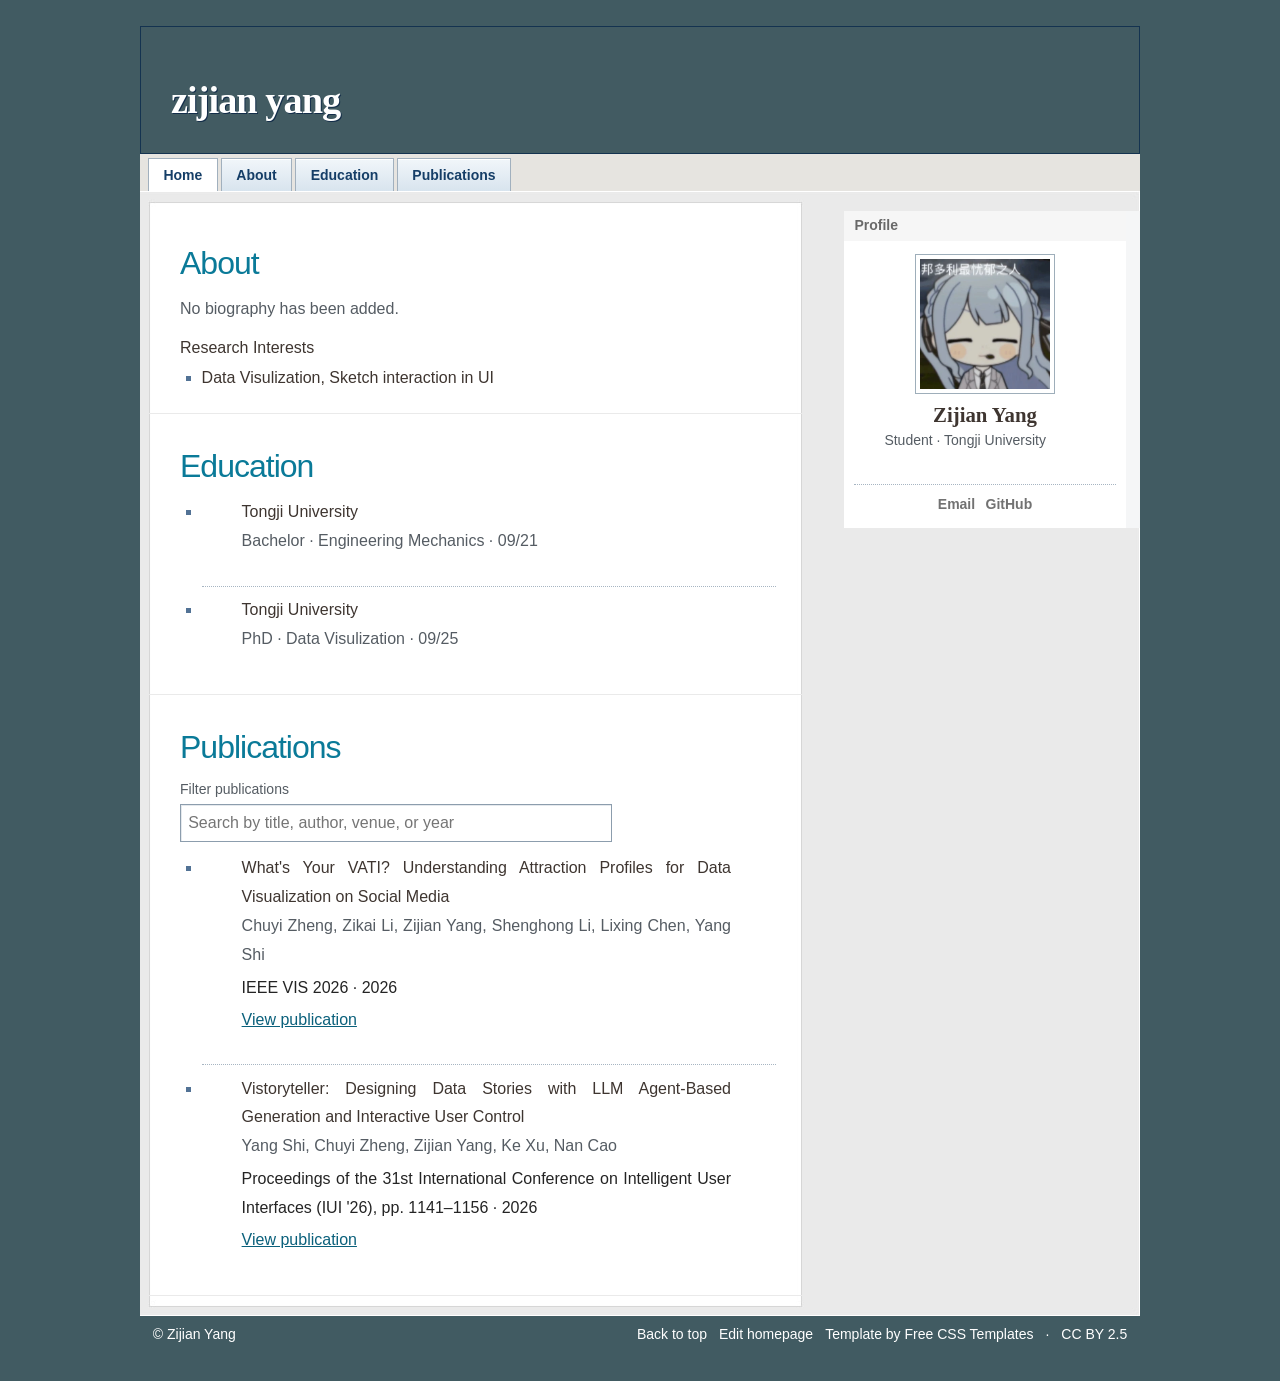
==== index.html @ 657d1f4c "Show profile name as homepage title" ====
<!doctype html>
<html lang="en">
<head>
  <meta charset="utf-8">
  <meta name="viewport" content="width=device-width,initial-scale=1">
  <meta name="description" content="Academic homepage with a biography, research interests, education, and publications.">
  <meta name="referrer" content="strict-origin-when-cross-origin">
  <title>Zijian Yang</title>
  <link rel="icon" href="data:,">
  <link rel="stylesheet" href="legacy/template.css">
  <link rel="stylesheet" href="style.css?v=3">
  <link rel="stylesheet" href="legacy/adaptation.css">
  <script type="module" src="home.js?v=4"></script>
</head>
<body id="top">
  <a class="skip" href="#main">Skip to main content</a>
  <div class="site-frame" id="wrapper">
    <header class="site-header">
      <div class="masthead" id="header">
        <div id="logo"><h1><a class="brand" id="site-title" href="./">Zijian Yang</a></h1></div>
      </div>
      <nav class="site-nav" aria-label="Main navigation">
        <a href="./" aria-current="page">Home</a><a href="#about">About</a><a href="#education">Education</a><a href="#publications">Publications</a>
      </nav>
    </header>
    <main id="main" class="home">
      <div id="preview-note" class="notice" hidden>You are previewing a local draft.<a href="./">View public homepage</a></div>
      <p id="load-message" role="status" hidden></p>
      <div class="home-layout" id="page"><div id="page-bgtop"><div id="page-bgbtm">
        <div class="profile" id="sidebar">
          <div class="profile-label">Profile</div>
          <div class="profile-body">
            <div class="portrait">
              <span id="initials" aria-hidden="true">M</span>
              <img id="avatar" src="https://avatars.githubusercontent.com/u/43168173?v=4" width="140" height="140" alt="Profile photo of MengbierYzj">
            </div>
            <h1 id="name">MengbierYzj</h1>
            <p id="affiliation" hidden></p>
            <div id="contacts" class="links"><a href="https://github.com/MengbierYzj">GitHub</a></div>
          </div>
        </div>
        <div class="main-column" id="content">
          <section id="about" class="content-section post" aria-labelledby="about-heading">
            <div class="section-title"><h2 id="about-heading">About</h2></div>
            <div class="section-body">
              <p id="bio" class="bio empty">No biography has been added.</p>
              <div id="research" hidden><h3>Research Interests</h3><ul id="topics" class="topics"></ul></div>
            </div>
          </section>
          <section id="education" class="content-section post" aria-labelledby="education-heading">
            <div class="section-title"><h2 id="education-heading">Education</h2></div>
            <div id="education-list" class="section-body"><p class="empty">No education entries have been added.</p></div>
          </section>
          <section id="publications" class="content-section post" aria-labelledby="publications-heading">
            <div class="section-title"><h2 id="publications-heading">Publications</h2></div>
            <div class="section-body">
              <div id="publication-tools" class="publication-tools" hidden>
                <label for="publication-search">Filter publications</label>
                <input id="publication-search" type="search" placeholder="Search by title, author, venue, or year">
              </div>
              <div id="publication-list"><p class="empty">No publications have been added.</p></div>
            </div>
          </section>
        </div>
      </div></div></div>
    </main>
    <footer class="site-footer">
      <span>© <span id="footer-name">MengbierYzj</span></span>
      <div class="footer-links"><a href="#top">Back to top</a><a href="edit/">Edit homepage</a><a href="https://p1.resource.cx/">Template by Free CSS Templates</a> · <a href="https://creativecommons.org/licenses/by/2.5/">CC BY 2.5</a></div>
    </footer>
  </div>
</body>
</html>
---- legacy/template.css ----
/*

Design by Free CSS Templates

http://www.freecsstemplates.org

Released for free under a Creative Commons Attribution 2.5 License

*/



body {

	margin: 0;

	padding: 0;

	background: #415B62;

	font-family: Arial, Helvetica, sans-serif;

	font-size: 12px;

	color: #696969;

}



h1, h2, h3 {

	margin: 0;

	padding: 0;

	font-weight: normal;

	color: #3E3530;

}



h1 {

	font-size: 2em;

}



h2 {

	font-size: 2.8em;
	color: #3E3530;

}



h3 {

	font-size: 1.6em;

}



p, ul, ol {

	margin-top: 0;

	line-height: 180%;

}



ul, ol {

}



a {

	text-decoration: none;

	color: #3E3530;

}



a:hover {
	text-decoration: underline;

}



img.alignleft {

	float: left;

	padding: 0px 20px 0px 0px;

}



#wrapper {

	margin: 0 auto;

	padding: 0;

}



/* Header */



#header {

	width: 1000px;

	height: 128px;

	margin: 0 auto;

	padding: 0px 0px 0px 30px;

	background: url(images/img01.jpg) no-repeat left top;

}



/* Logo */



#logo {

	margin: 0;

	padding: 0;

	color: #000000;

}



#logo h1, #logo p {

	margin: 0;

	padding: 0;

}



#logo h1 {

	padding-top: 20px;

	letter-spacing: -1px;

	text-transform: lowercase;

	font-size: 3.8em;

}



#logo p {

	margin: 0;

	padding: 0px 0 0 2px;

	font: normal 14px Georgia, "Times New Roman", Times, serif;

	font-style: italic;

	color: #FFFFFF;

}



#logo a {

	border: none;

	background: none;

	text-decoration: none;

	color: #FFFFFF;

}



/* Search */



#search {

	width: 280px;

	height: 60px;

	padding: 20px 0px 20px 0px;

}



#search form {

	height: 41px;

	margin: 0;

	padding: 10px 0 0 30px;

}



#search fieldset {

	margin: 0;

	padding: 0;

	border: none;

}



#search-text {

	width: 170px;

	padding: 6px 5px 2px 5px;

	border: 1px solid #DEDEDE;

	background: #FFFFFF;

	text-transform: lowercase;

	font: normal 11px Arial, Helvetica, sans-serif;

	color: #5D781D;

}



#search-submit {

	width: 50px;

	height: 22px;

	border: none;

	background: #B9B9B9;

	color: #000000;

}



/* Menu */



#menu {

	width: 980px;

	height: 90px;

	margin: 0 auto;

	padding: 0;

}



#menu ul {

	margin: 0;

	padding: 50px 0px 0px 0px;

	list-style: none;

	line-height: normal;

}



#menu li {

	float: left;

}



#menu a {

	display: block;

	width: 130px;

	height: 30px;

	margin-right: 1px;

	padding: 9px 0px 0px 0px;

	text-decoration: none;

	text-align: center;

	font-family: Arial, Helvetica, sans-serif;

	font-size: 13px;

	font-weight: bold;

	color: #FFFFFF;

	border: none;

}



#menu a:hover, #menu .current_page_item a {

	text-decoration: none;

}



#menu .current_page_item a {

	padding-left: 0;

}



/* Page */



#page {

	width: 1000px;

	margin: 0 auto;

	background: url(images/img03.jpg) repeat-y left top;

	padding: 0px;

}



#page-bgtop {

	background: url(images/img02.jpg) no-repeat left top;

}



#page-bgbtm {

	background: url(images/img04.jpg) no-repeat left bottom;

	padding: 20px 0px 0px 0px;

}



/* Content */



#content {

	float: left;

	width: 676px;

	padding: 0px 0px 0px 0px;

}



.post {

	padding-top: 20px;

	border-bottom: 1px solid #EAEAEA;

}



.post .title {

	clear: both;

	letter-spacing: -1px;

	padding: 10px 10px 0px 40px;

	font-size: 36px;

	color: #0A7A98;

}



.post .title a {

	color: #0A7A98;

	border: none;

}



.post .meta {

	float: right;

	height: 48px;

	text-align: left;

	margin-bottom: 0px;

	font-family: Arial, Helvetica, sans-serif;

	font-size: 14px;

	font-weight: normal;

}



.post .meta .date {

	display: inline-block;

	width: 156px;

	height: 42px;

	padding: 6px 0px 0px 0px;

	background: url(images/img05.jpg) no-repeat left top;

	text-align: center;

	color: #FFEEE7;

}



.post .meta .posted {

	padding: 0px 10px 0px 0px;

	text-transform: lowercase;

	font-family: Georgia, "Times New Roman", Times, serif;

	font-size: 18px;

	font-style: italic;

	color: #415B62;

}



.post .meta a {

}



.post .entry {

	padding: 0 45px 20px 40px;

	padding-bottom: 20px;

	text-align: justify;

}



.links {

	padding-top: 20px;

	font-size: 12px;

	font-weight: bold;

}



/* Sidebar */



#sidebar {

	float: right;

	width: 296px;

	margin: 0px;

	padding: 0px 14px 0px 0px;

	color: #787878;

}



#sidebar ul {

	margin: 0px 0x 20px 0px;

	padding: 0;

	list-style: none;

}



#sidebar li {

	margin-bottom: 20px;

	border-bottom: 1px solid #D6D6D6;

	background: #FFFFFF;

}



#sidebar li ul {

	margin: 0px 0px 0px 0px;

	padding-bottom: 30px;

	background: none;

}



#sidebar li li {

	line-height: 30px;

	margin: 0px 30px;

	padding: 0px 0px 0px 0px;

	border-bottom: 1px dotted #D7D7D7;

	background: none;

}



#sidebar li li span {

	display: block;

	margin-top: -20px;

	padding: 0;

	font-size: 11px;

	font-style: italic;

}



#sidebar h2 {

	padding: 10px 0px 10px 30px;

	background: #F6F6F6;

	letter-spacing: -.5px;

	font-size: 1.4em;

	color: #696969;

}



#sidebar p {

	margin: 0 0px;

	padding: 0px 30px 20px 30px;

	text-align: justify;

}



#sidebar a {

	border: none;
	
	text-decoration: none;

	color: #727272;

}



#sidebar a:hover {

	text-decoration: underline;

	color: #8A8A8A;

}



/* Calendar */



#calendar {

}



#calendar_wrap {

	padding: 20px;

}



#calendar table {

	width: 100%;

}



#calendar tbody td {

	text-align: center;

}



#calendar #next {

	text-align: right;

}



/* Footer */



#footer {

	height: 50px;

	margin: 0 auto;

	padding: 0px 0 15px 0;

	font-family: Arial, Helvetica, sans-serif;

}



#footer p {

	margin: 0;

	padding-top: 20px;

	line-height: normal;

	font-size: 9px;

	text-transform: uppercase;

	text-align: center;

	color: #A0A0A0;

}



#footer a {

	color: #8A8A8A;

}
---- style.css ----
:root {
  color-scheme: light;
  --ink: #242424;
  --muted: #555c63;
  --navy: #183e65;
  --line: #a7b5c2;
  --bluebar: linear-gradient(#f1f6fa, #d8e4ee);
  font: 16px/1.5 Verdana, Arial, "Microsoft YaHei", sans-serif;
}
*, *::before, *::after { box-sizing: border-box; }
[hidden] { display: none !important; }
body {
  margin: 0;
  padding: 1.65rem .75rem;
  color: var(--ink);
  background: repeating-linear-gradient(0deg, #e4e9ee 0 1px, #e9edf1 1px 4px);
}
p, h1, h2, h3 { margin: 0; }
a { color: #164e91; }
a:visited { color: #533578; }
a:hover { color: #8f330d; }
:focus-visible { outline: 2px dotted #184c79; outline-offset: 3px; }
input, textarea, button { font: inherit; }

.site-frame {
  width: min(100%, 58rem);
  margin-inline: auto;
  padding: .26rem;
  border: 1px solid #8498ab;
  box-shadow: 2px 3px 0 #c1cbd5;
  background: #fff;
}
.skip { position: absolute; top: .5rem; left: 1rem; transform: translateY(-200%); background: #fff; padding: .5rem 1rem; z-index: 2; }
.skip:focus { transform: none; }
.masthead {
  display: flex;
  flex-direction: column;
  align-items: flex-start;
  justify-content: center;
  min-height: 7.4rem;
  padding: 1rem 1.3rem;
  border: 1px solid #143350;
  color: #fff;
  background:
    repeating-linear-gradient(0deg, #fff0 0 3px, #ffffff08 3px 4px),
    linear-gradient(#41688d, #244d77 53%, #193c61);
}
.brand, .brand:visited {
  color: #fff;
  font: bold clamp(1.75rem, 5vw, 2.4rem)/1.18 Georgia, "Songti SC", SimSun, serif;
  text-decoration: none;
  text-shadow: 1px 1px #142e4a;
}
.brand:hover { text-decoration: underline; }
.brand:focus-visible { outline-color: #fff; }
.site-nav {
  display: flex;
  flex-wrap: wrap;
  padding: .25rem .5rem 0;
  border: 1px solid #a1b0be;
  border-top: 0;
  background: linear-gradient(#e6eef5, #beccda);
}
.site-nav a, .site-nav a:visited {
  color: #153e67;
  background: var(--bluebar);
  border: 1px solid #a1b0be;
  border-bottom: 0;
  box-shadow: inset 0 1px #fff;
  margin-right: .2rem;
  padding: .32rem .9rem;
  font-size: .875rem;
  font-weight: bold;
  text-decoration: none;
}
.site-nav a[aria-current="page"] { background: #fff; }
.site-nav a:hover { background: #fff; text-decoration: underline; }

.home, .editor { padding: 1.2rem; }
.home-layout {
  display: grid;
  grid-template-columns: 12rem minmax(0, 1fr);
  align-items: start;
  gap: 1.3rem;
}
.profile { border: 1px solid var(--line); background: #f5f6f7; }
.profile-label {
  padding: .3rem .65rem;
  border-bottom: 1px solid var(--line);
  color: #fff;
  background: linear-gradient(#466b8e, #34577c);
  box-shadow: inset 0 1px #ffffff4d;
  font-size: .875rem;
  font-weight: bold;
}
.profile-body { padding: .8rem .65rem; text-align: center; overflow-wrap: anywhere; }
.portrait {
  display: grid;
  place-items: center;
  width: min(100%, 8.75rem);
  aspect-ratio: 1;
  margin-inline: auto;
  padding: .22rem;
  border: 1px solid #9eaeba;
  background: #fff;
  color: var(--navy);
  font: bold 2.35rem Georgia, serif;
}
.portrait > * { grid-area: 1/1; }
.portrait img { display: block; width: 100%; height: 100%; object-fit: cover; background: #eef2f5; }
h1 { font: bold 1.75rem/1.2 Georgia, "Songti SC", SimSun, serif; color: var(--navy); }
.profile h1 { margin-top: .55rem; font-size: 1.3rem; }
#affiliation { margin-top: .4rem; font-size: .875rem; color: var(--muted); }
.links {
  display: flex;
  flex-wrap: wrap;
  justify-content: center;
  gap: .35rem .65rem;
  margin-top: .7rem;
  padding-top: .55rem;
  border-top: 1px dotted #a7b5c2;
  font-size: .875rem;
}
.content-section { margin-bottom: 1rem; scroll-margin-top: .6rem; }
.content-section:last-child { margin-bottom: 0; }
.section-title, .panel > h2, .panel-head {
  border: 1px solid var(--line);
  box-shadow: inset 0 1px #fff;
  background: var(--bluebar);
  padding: .32rem .65rem;
  color: var(--navy);
}
.section-title h2, .editor h2 { font-size: 1.0625rem; line-height: 1.4; }
.section-body {
  min-width: 0;
  padding: .8rem .65rem;
  border-bottom: 1px dotted var(--line);
  overflow-wrap: anywhere;
}
.empty { color: var(--muted); }
.bio, .entry .detail, #status { white-space: pre-line; }
#research { margin-top: .75rem; }
#research h3, .entry h3, .row-head h3 { font-size: 1rem; }
.topics, .entries { margin: 0; padding-left: 1.35rem; list-style-type: square; }
.topics { margin-top: .22rem; }
.topics li::marker, .entry::marker { color: #527295; }
.entry + .entry { margin-top: .6rem; padding-top: .6rem; border-top: 1px dotted var(--line); }
.entry p { color: var(--muted); }
.entry .detail { color: var(--ink); margin-top: .25rem; }
.entry .resource { display: inline-block; margin-top: .2rem; }
.publication-tools { display: grid; gap: .25rem; max-width: 27rem; margin-bottom: .8rem; }
.publication-tools label { color: var(--muted); font-size: .875rem; }
.site-footer {
  display: flex;
  justify-content: space-between;
  align-items: baseline;
  flex-wrap: wrap;
  gap: .35rem .85rem;
  padding: .55rem .8rem;
  border-top: 1px solid var(--line);
  background: #f0f3f6;
  color: var(--muted);
  font-size: .875rem;
  overflow-wrap: anywhere;
}
.footer-links { display: flex; flex-wrap: wrap; gap: .35rem .75rem; }
.notice, #load-message { margin-bottom: .8rem; padding: .45rem .65rem; background: #fff9df; border: 1px solid #b8a46e; }
.notice a { margin-left: .45rem; }

.editor-heading { margin-bottom: .9rem; }
.editor-heading p { color: var(--muted); margin-top: .35rem; }
#editor-fields { border: 0; margin: 0 0 1rem; padding: 0; min-inline-size: 0; }
.panel { border: 1px solid var(--line); padding: .85rem; margin-bottom: 1rem; background: #fcfcfc; }
.panel:last-child { margin-bottom: 0; }
.panel > h2, .panel-head { margin: -.85rem -.85rem .85rem; border-width: 0 0 1px; }
.panel-head, .row-head, .actions { display: flex; flex-wrap: wrap; justify-content: space-between; align-items: center; gap: .5rem; }
.fields { display: grid; grid-template-columns: repeat(auto-fit, minmax(min(100%, 14rem), 1fr)); gap: .65rem .85rem; }
.field { display: grid; min-width: 0; align-content: start; gap: .2rem; font-size: .875rem; font-weight: bold; }
.wide { grid-column: 1/-1; }
.field small { color: var(--muted); font-size: .875rem; font-weight: normal; }
input, textarea {
  width: 100%;
  min-width: 0;
  border: 1px solid #8c9dad;
  padding: .35rem .45rem;
  background: #fff;
  color: var(--ink);
  box-shadow: inset 1px 1px 0 #e5e9ed;
  font-weight: normal;
}
textarea { resize: vertical; min-height: 5rem; }
button, input::file-selector-button {
  cursor: pointer;
  border: 1px solid #8496a9;
  padding: .27rem .6rem;
  background: linear-gradient(#fff, #e0e7ef);
  box-shadow: inset 0 1px #fff, 1px 1px #d8e0e7;
  color: var(--navy);
  font: bold .875rem/1.5 Verdana, Arial, "Microsoft YaHei", sans-serif;
}
button:hover, input::file-selector-button:hover { background: #e8eef5; }
button:active { box-shadow: inset 1px 1px #a8b5c2; }
button.primary { background: linear-gradient(#466e96, #284e75); color: #fff; border-color: #29496c; box-shadow: inset 0 1px #819bb6; }
button.primary:hover { background: #254b71; }
button:disabled { opacity: .65; cursor: wait; }
.row-card { border: 1px solid var(--line); margin-top: .55rem; padding: .7rem; background: #f3f6f9; }
.row-head { margin-bottom: .5rem; }
.remove { color: #852339; }
.actions { justify-content: flex-start; margin-top: .75rem; }
#status { margin-top: .55rem; color: var(--navy); }
#status[data-error] { color: #852339; }
.avatar-tools { display: flex; align-items: center; gap: .65rem; flex-wrap: wrap; }
.avatar-tools img { inline-size: 4rem; block-size: 4rem; padding: .15rem; border: 1px solid var(--line); object-fit: cover; }
.avatar-tools input { width: auto; max-width: 100%; }

@media (max-width: 40rem) {
  body { padding: .55rem; }
  .masthead { min-height: 6rem; padding: .8rem; }
  .site-nav { padding-inline: .25rem; }
  .site-nav a, .site-nav a:visited { padding-inline: .45rem; }
  .home, .editor { padding: .75rem; }
  .home-layout { grid-template-columns: 1fr; gap: .8rem; }
  .profile-body { padding: .65rem; }
}
---- legacy/adaptation.css ----
/* Adaptation of the Free CSS Templates design preserved at p1.resource.cx.
   Original template: legacy/template.css, CC BY 2.5. */
body { background: #415b62; font-size: 16px; }
.site-frame { width: min(100%, 1000px); padding: 0; border: 0; box-shadow: none; background: transparent; }
#header { width: 100%; height: 128px; padding: 0 30px; }
#logo h1 { padding-top: 20px; font-size: 2.5em; }
.site-nav { background: #e6e4e0; border: 0; }
.home { padding: 0; }
.home-layout { display: block; }
#page { width: 100%; }
#page-bgbtm { display: flow-root; padding-bottom: 20px; }
#content { float: left; width: 67.6%; }
#sidebar { float: right; width: 29.6%; margin: 0; padding: 0 14px 0 0; border: 0; }
.profile-label { background: #f6f6f6; color: #696969; box-shadow: none; border: 0; }
.profile-body { background: white; }
.profile h1 { font-size: 1.3rem; color: #3e3530; }
.post { padding-top: 20px; margin: 0; }
.section-title { margin: 0; padding: 10px 40px 0; border: 0; background: transparent; box-shadow: none; }
.section-title h2 { font-size: 2rem; font-weight: normal; color: #0a7a98; letter-spacing: -1px; }
.section-body { margin: 0; padding: 10px 40px 20px; border: 0; color: #3e3530; }
.section-body a, .profile a { color: #0a607b; text-decoration: underline; }
.site-footer { background: transparent; color: #fff; border: 0; }
.site-footer a, .site-footer a:visited { color: #fff; }
.site-nav a, .site-nav a:visited { font-size: .875rem; }
@media (max-width: 700px) {
  body { padding: .5rem; }
  #header { height: auto; min-height: 110px; }
  #logo h1 { font-size: 2em; }
  #page, #page-bgtop, #page-bgbtm { background: #fff; }
  #content, #sidebar { float: none; width: 100%; }
  #sidebar { padding: 15px; }
  .section-title { padding-inline: 20px; }
  .section-body { padding-inline: 20px; }
}
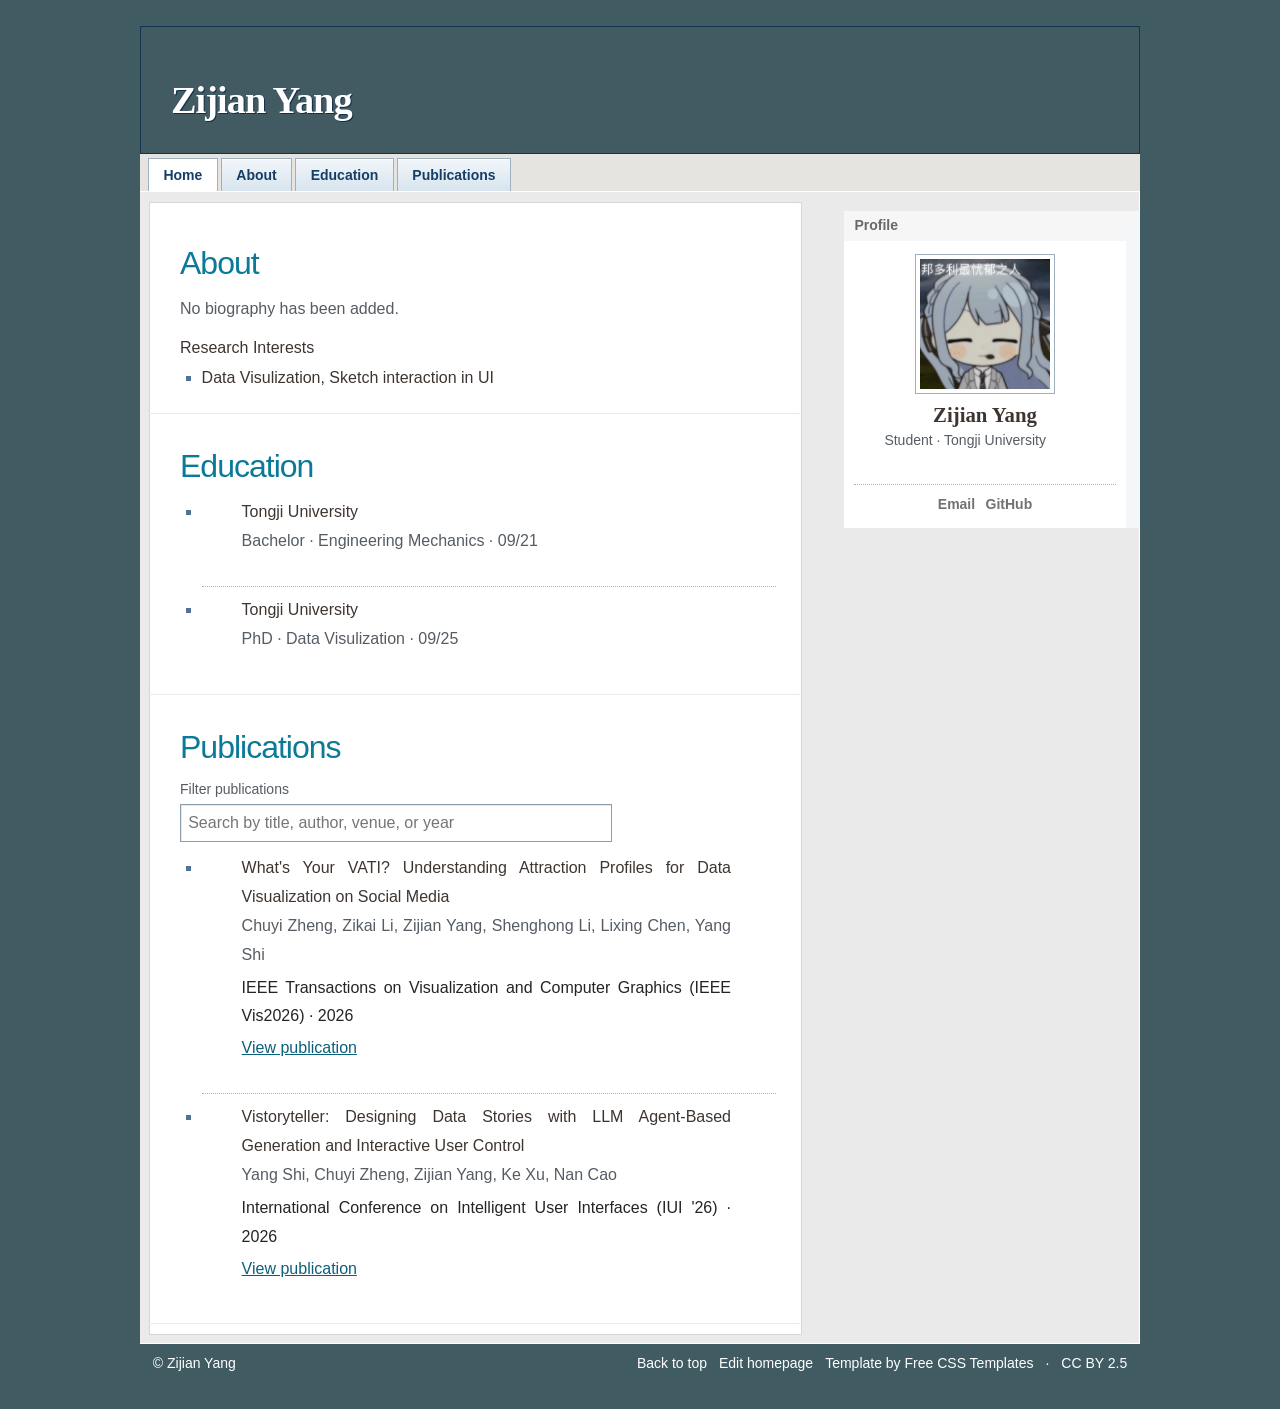
==== commit 0ffa2dc6: "Preserve capitalization in homepage title" ====
--- a/index.html
+++ b/index.html
@@ -9,7 +9,7 @@
   <link rel="icon" href="data:,">
   <link rel="stylesheet" href="legacy/template.css">
   <link rel="stylesheet" href="style.css?v=3">
-  <link rel="stylesheet" href="legacy/adaptation.css">
+  <link rel="stylesheet" href="legacy/adaptation.css?v=2">
   <script type="module" src="home.js?v=4"></script>
 </head>
 <body id="top">
--- a/legacy/adaptation.css
+++ b/legacy/adaptation.css
@@ -3,7 +3,7 @@
 body { background: #415b62; font-size: 16px; }
 .site-frame { width: min(100%, 1000px); padding: 0; border: 0; box-shadow: none; background: transparent; }
 #header { width: 100%; height: 128px; padding: 0 30px; }
-#logo h1 { padding-top: 20px; font-size: 2.5em; }
+#logo h1 { padding-top: 20px; font-size: 2.5em; text-transform: none; }
 .site-nav { background: #e6e4e0; border: 0; }
 .home { padding: 0; }
 .home-layout { display: block; }
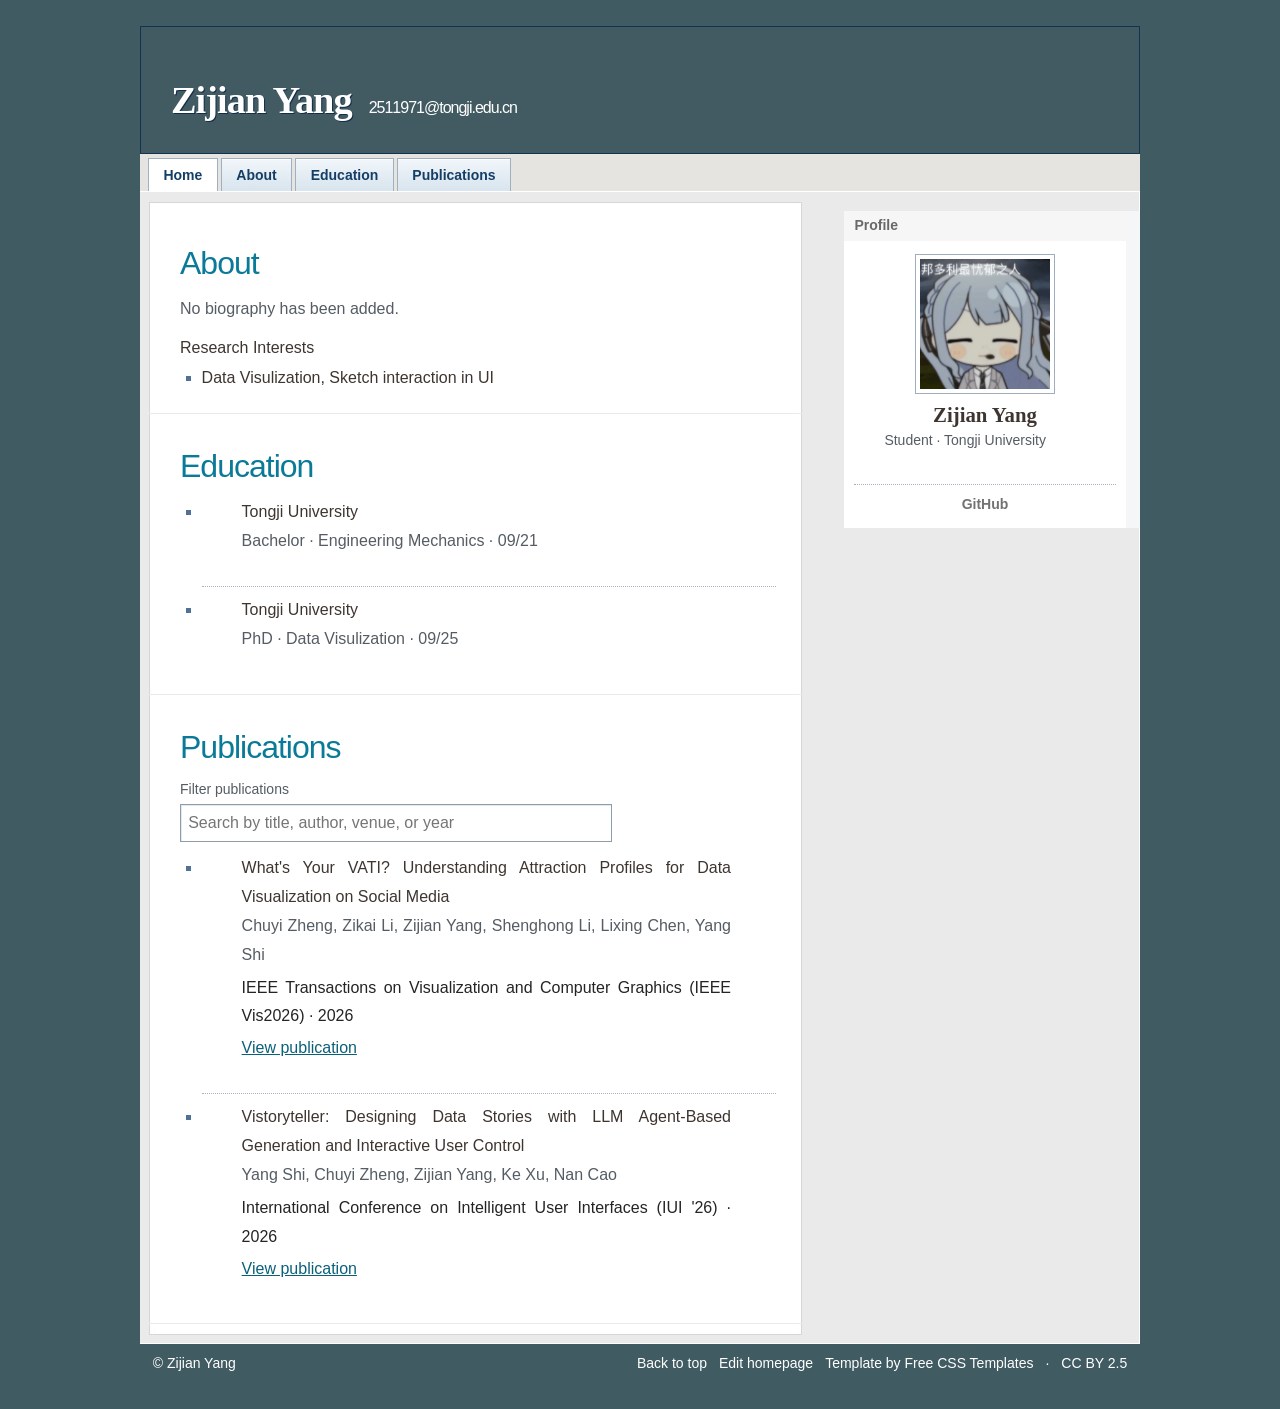
==== commit b0206bff: "Display email beside homepage title" ====
--- a/index.html
+++ b/index.html
@@ -9,15 +9,15 @@
   <link rel="icon" href="data:,">
   <link rel="stylesheet" href="legacy/template.css">
   <link rel="stylesheet" href="style.css?v=3">
-  <link rel="stylesheet" href="legacy/adaptation.css?v=2">
-  <script type="module" src="home.js?v=4"></script>
+  <link rel="stylesheet" href="legacy/adaptation.css?v=3">
+  <script type="module" src="home.js?v=5"></script>
 </head>
 <body id="top">
   <a class="skip" href="#main">Skip to main content</a>
   <div class="site-frame" id="wrapper">
     <header class="site-header">
       <div class="masthead" id="header">
-        <div id="logo"><h1><a class="brand" id="site-title" href="./">Zijian Yang</a></h1></div>
+        <div id="logo"><h1><a class="brand" id="site-title" href="./">Zijian Yang</a> <span id="header-email" class="header-email"></span></h1></div>
       </div>
       <nav class="site-nav" aria-label="Main navigation">
         <a href="./" aria-current="page">Home</a><a href="#about">About</a><a href="#education">Education</a><a href="#publications">Publications</a>
--- a/legacy/adaptation.css
+++ b/legacy/adaptation.css
@@ -4,6 +4,7 @@
 .site-frame { width: min(100%, 1000px); padding: 0; border: 0; box-shadow: none; background: transparent; }
 #header { width: 100%; height: 128px; padding: 0 30px; }
 #logo h1 { padding-top: 20px; font-size: 2.5em; text-transform: none; }
+.header-email { display: inline-block; margin-left: .5rem; color: #fff; font: normal 1rem/1.5 Arial, sans-serif; overflow-wrap: anywhere; }
 .site-nav { background: #e6e4e0; border: 0; }
 .home { padding: 0; }
 .home-layout { display: block; }
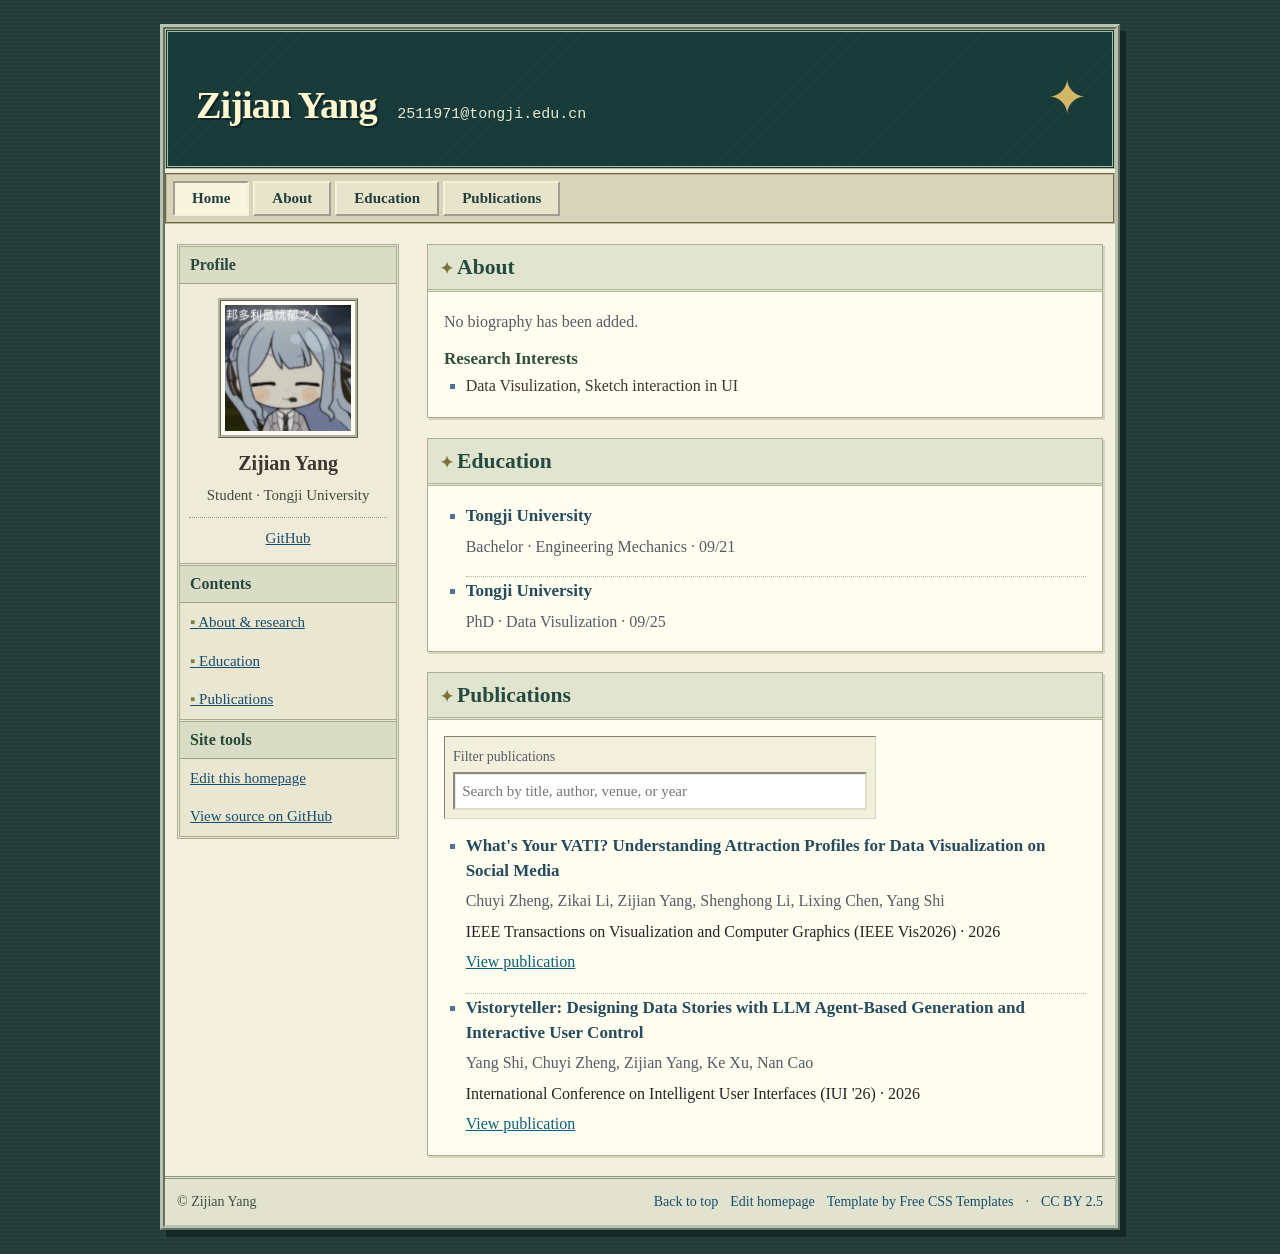
==== commit d8adbeb4: "Add earlier personal website styling and sidebar navigation" ====
--- a/index.html
+++ b/index.html
@@ -9,7 +9,7 @@
   <link rel="icon" href="data:,">
   <link rel="stylesheet" href="legacy/template.css">
   <link rel="stylesheet" href="style.css?v=3">
-  <link rel="stylesheet" href="legacy/adaptation.css?v=3">
+  <link rel="stylesheet" href="legacy/adaptation.css?v=4">
   <script type="module" src="home.js?v=5"></script>
 </head>
 <body id="top">
@@ -17,6 +17,7 @@
   <div class="site-frame" id="wrapper">
     <header class="site-header">
       <div class="masthead" id="header">
+        <div class="header-ornament" aria-hidden="true">✦</div>
         <div id="logo"><h1><a class="brand" id="site-title" href="./">Zijian Yang</a> <span id="header-email" class="header-email"></span></h1></div>
       </div>
       <nav class="site-nav" aria-label="Main navigation">
@@ -37,6 +38,17 @@
             <h1 id="name">MengbierYzj</h1>
             <p id="affiliation" hidden></p>
             <div id="contacts" class="links"><a href="https://github.com/MengbierYzj">GitHub</a></div>
+          </div>
+          <nav class="directory" aria-label="Page directory">
+            <h2>Contents</h2>
+            <a href="#about">About &amp; research</a>
+            <a href="#education">Education</a>
+            <a href="#publications">Publications</a>
+          </nav>
+          <div class="site-tools">
+            <h2>Site tools</h2>
+            <a href="edit/">Edit this homepage</a>
+            <a href="https://github.com/MengbierYzj/MengbierYzj.github.io">View source on GitHub</a>
           </div>
         </div>
         <div class="main-column" id="content">
--- a/legacy/adaptation.css
+++ b/legacy/adaptation.css
@@ -33,3 +33,96 @@
   .section-title { padding-inline: 20px; }
   .section-body { padding-inline: 20px; }
 }
+
+/* Earlier personal-site treatment, layered over the licensed original template. */
+body {
+  padding: 24px 12px;
+  background-color: #253d3a;
+  background-image: repeating-linear-gradient(0deg, #ffffff06 0 1px, transparent 1px 4px),
+    repeating-linear-gradient(90deg, #0000000c 0 1px, transparent 1px 4px);
+  font-family: Georgia, "Times New Roman", serif;
+  color: #242d28;
+}
+.site-frame {
+  max-width: 960px;
+  border: 5px ridge #b7c3b1;
+  padding: 5px;
+  background: #f3f0df;
+  box-shadow: 6px 7px 0 #132825;
+}
+#header {
+  position: relative;
+  height: auto;
+  min-height: 140px;
+  padding: 18px 28px;
+  border: 3px double #aebca1;
+  background-color: #183b3a;
+  background-image: repeating-linear-gradient(135deg, #ffffff04 0 1px, transparent 1px 6px);
+}
+#logo { position: relative; padding-right: 45px; }
+#logo h1 { padding-top: 12px; font-size: 2.6rem; line-height: 1.25; }
+#logo a { color: #fff6cf; font-family: Georgia, "Times New Roman", serif; text-shadow: 2px 2px #0d2528; }
+.header-email { color: #e4e9cf; font: normal .9375rem/1.6 "Courier New", monospace; letter-spacing: 0; margin-left: .7rem; }
+.header-ornament { position: absolute; right: 25px; top: 30px; color: #d2b866; font-size: 3rem; }
+.site-nav { padding: 6px; margin-top: 4px; border: 2px groove #c0b68e; background: #d7d4ba; gap: 4px; }
+.site-nav a, .site-nav a:visited {
+  margin: 0;
+  padding: 4px 17px;
+  border: 2px outset #f5f0d9;
+  background: #e8e3cb;
+  box-shadow: none;
+  color: #213e3c;
+  font: bold .9375rem/1.5 Georgia, "Times New Roman", serif;
+}
+.site-nav a[aria-current="page"], .site-nav a:hover { background: #f8f4de; border-style: inset; }
+#page, #page-bgtop, #page-bgbtm { background: transparent; }
+#page-bgbtm { padding: 20px 12px; }
+#sidebar { float: left; width: 24%; padding: 0; background: #e9e6d2; border: 3px double #a6ad92; }
+#content { float: right; width: 73%; }
+.profile-label, #sidebar h2 {
+  margin: 0;
+  padding: 6px 10px;
+  background: #d9ddc6;
+  border-bottom: 1px solid #99a68c;
+  color: #28473b;
+  font: bold 1rem/1.5 Georgia, "Times New Roman", serif;
+  letter-spacing: 0;
+}
+.profile-body { background: #eeecd9; padding: 14px 9px; }
+.portrait { border: 3px ridge #b2b59e; padding: 4px; background: #fffdf1; }
+.profile h1 { margin-top: 12px; font: bold 1.25rem/1.3 Georgia, "Times New Roman", serif; }
+#sidebar #affiliation { margin-top: 8px; padding: 0; text-align: center; font: .9375rem/1.5 Georgia, "Times New Roman", serif; color: #404b3e; }
+.links { border-top: 1px dotted #929d7f; font: .9375rem/1.5 Georgia, "Times New Roman", serif; }
+#sidebar a { color: #174c6c; text-decoration: underline; }
+.directory, .site-tools { border-top: 3px double #a6ad92; }
+.directory a, .site-tools a { display: block; padding: 8px 10px; font-size: .9375rem; border-bottom: 1px dotted #b5b99e; }
+.directory a::before { content: "▪ "; color: #748349; }
+.site-tools a:last-child, .directory a:last-child { border-bottom: 0; }
+.post { padding-top: 0; margin-bottom: 20px; border: 1px solid #a9b096; background: #fffdf0; box-shadow: 2px 2px #d4d4ba; }
+.post:last-child { margin-bottom: 0; }
+.section-title { padding: 7px 12px; border-bottom: 3px double #afb79d; background: #e1e5cf; }
+.section-title h2 { color: #254b40; font: bold 1.35rem/1.4 Georgia, "Times New Roman", serif; letter-spacing: 0; }
+.section-title h2::before { content: "✦ "; color: #7c713f; font-size: 1rem; }
+.section-body { padding: 16px; font-family: Georgia, "Times New Roman", serif; line-height: 1.65; }
+.entry h3 { color: #264b5d; font: bold 1.0625rem/1.45 Georgia, "Times New Roman", serif; }
+.post .entries .entry { padding: 0; text-align: left; }
+.entry + .entry { border-color: #b4b8a2; margin-top: 16px; padding-top: 16px; }
+.entry p { line-height: 1.65; margin-top: 5px; }
+#research h3 { font: bold 1.0625rem Georgia, "Times New Roman", serif; color: #314f3f; }
+.publication-tools { padding: 8px; border: 1px inset #d6d7bb; background: #f2f0dd; }
+.publication-tools label { font-family: Georgia, "Times New Roman", serif; }
+.publication-tools input { border: 2px inset #dedfc8; border-radius: 0; font: .9375rem/1.5 Georgia, "Times New Roman", serif; }
+.site-footer { color: #3f5044; background: #e2e3ce; border-top: 3px double #89987e; padding: 12px; font: .875rem/1.6 Georgia, "Times New Roman", serif; }
+.site-footer a, .site-footer a:visited { color: #174c6c; }
+@media (max-width: 700px) {
+  body { padding: 8px; }
+  #header { min-height: 130px; padding: 14px; }
+  #logo { padding-right: 0; }
+  #logo h1 { font-size: 2rem; }
+  .header-email { display: block; margin: 8px 0 0; }
+  .header-ornament { display: none; }
+  .site-nav a, .site-nav a:visited { padding-inline: 9px; }
+  #sidebar, #content { float: none; width: 100%; }
+  #sidebar { margin-bottom: 18px; }
+  #page-bgbtm { padding: 12px 6px; }
+}
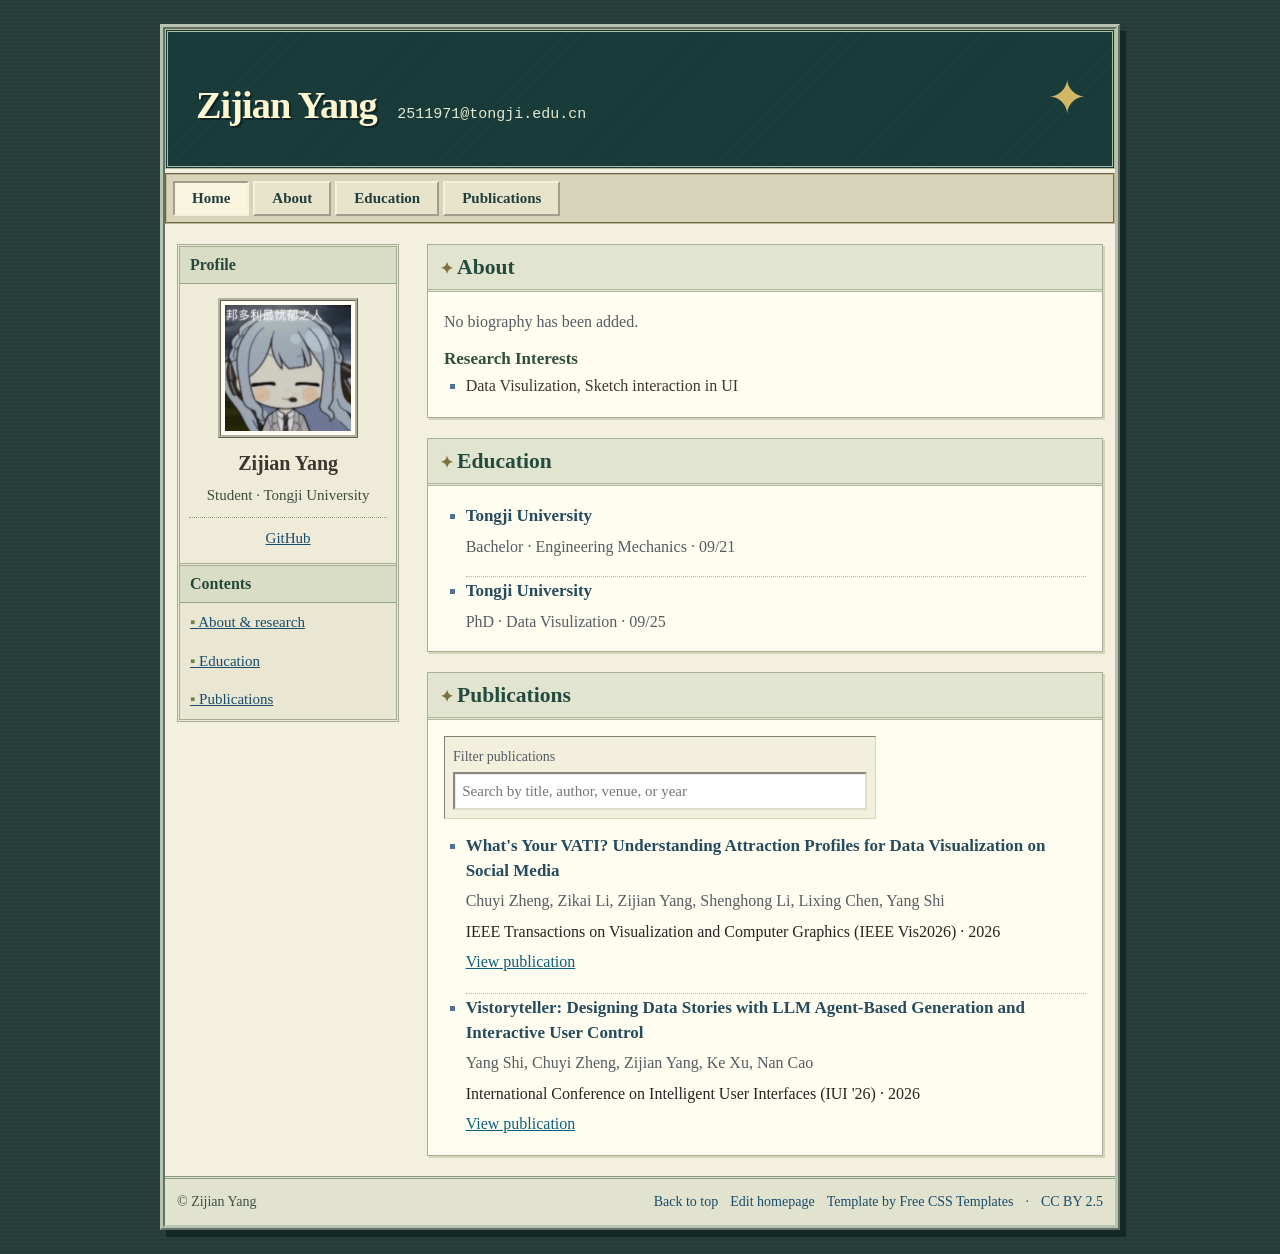
==== commit d02c2e12: "Remove site tools sidebar" ====
--- a/index.html
+++ b/index.html
@@ -45,11 +45,6 @@
             <a href="#education">Education</a>
             <a href="#publications">Publications</a>
           </nav>
-          <div class="site-tools">
-            <h2>Site tools</h2>
-            <a href="edit/">Edit this homepage</a>
-            <a href="https://github.com/MengbierYzj/MengbierYzj.github.io">View source on GitHub</a>
-          </div>
         </div>
         <div class="main-column" id="content">
           <section id="about" class="content-section post" aria-labelledby="about-heading">
--- a/legacy/adaptation.css
+++ b/legacy/adaptation.css
@@ -94,10 +94,10 @@
 #sidebar #affiliation { margin-top: 8px; padding: 0; text-align: center; font: .9375rem/1.5 Georgia, "Times New Roman", serif; color: #404b3e; }
 .links { border-top: 1px dotted #929d7f; font: .9375rem/1.5 Georgia, "Times New Roman", serif; }
 #sidebar a { color: #174c6c; text-decoration: underline; }
-.directory, .site-tools { border-top: 3px double #a6ad92; }
-.directory a, .site-tools a { display: block; padding: 8px 10px; font-size: .9375rem; border-bottom: 1px dotted #b5b99e; }
+.directory { border-top: 3px double #a6ad92; }
+.directory a { display: block; padding: 8px 10px; font-size: .9375rem; border-bottom: 1px dotted #b5b99e; }
 .directory a::before { content: "▪ "; color: #748349; }
-.site-tools a:last-child, .directory a:last-child { border-bottom: 0; }
+.directory a:last-child { border-bottom: 0; }
 .post { padding-top: 0; margin-bottom: 20px; border: 1px solid #a9b096; background: #fffdf0; box-shadow: 2px 2px #d4d4ba; }
 .post:last-child { margin-bottom: 0; }
 .section-title { padding: 7px 12px; border-bottom: 3px double #afb79d; background: #e1e5cf; }
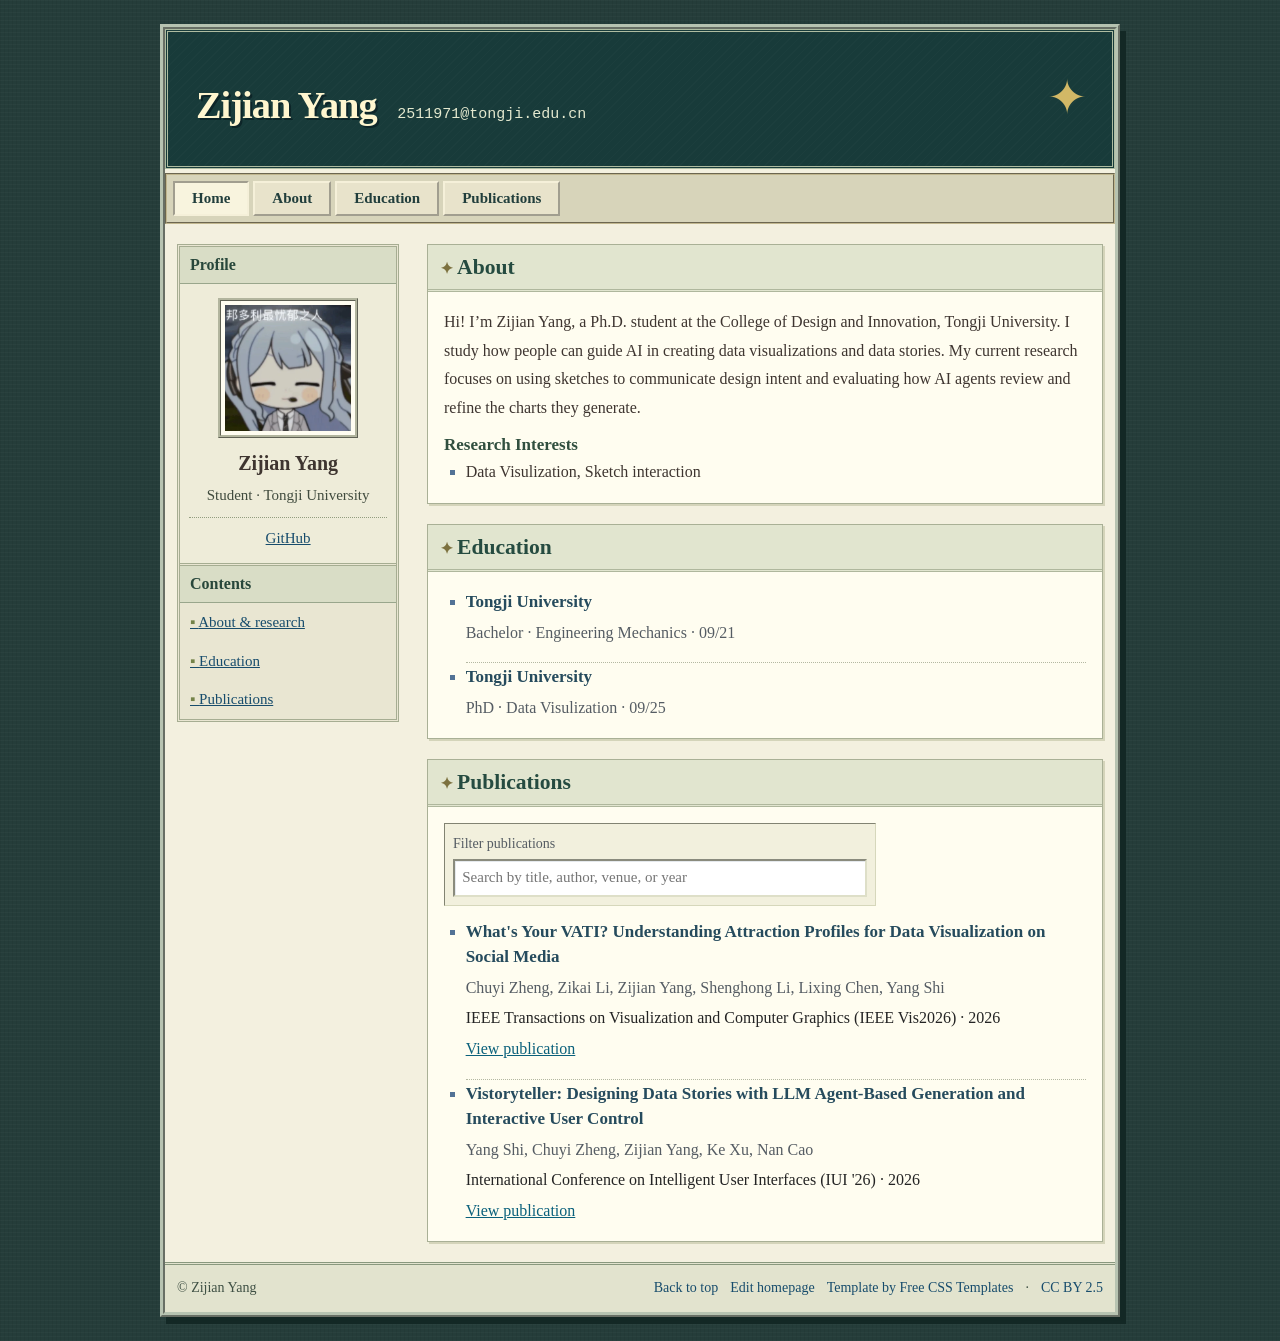
==== commit 160c8efc: "Support publication preview image uploads" ====
--- a/index.html
+++ b/index.html
@@ -8,9 +8,9 @@
   <title>Zijian Yang</title>
   <link rel="icon" href="data:,">
   <link rel="stylesheet" href="legacy/template.css">
-  <link rel="stylesheet" href="style.css?v=3">
+  <link rel="stylesheet" href="style.css?v=4">
   <link rel="stylesheet" href="legacy/adaptation.css?v=4">
-  <script type="module" src="home.js?v=5"></script>
+  <script type="module" src="home.js?v=6"></script>
 </head>
 <body id="top">
   <a class="skip" href="#main">Skip to main content</a>
--- a/style.css
+++ b/style.css
@@ -7,6 +7,11 @@
   --bluebar: linear-gradient(#f1f6fa, #d8e4ee);
   font: 16px/1.5 Verdana, Arial, "Microsoft YaHei", sans-serif;
 }
+.publication-image-editor { display: grid; gap: .6rem; margin-top: .85rem; }
+.publication-image-preview { display: block; max-width: 100%; width: 240px; max-height: 180px; object-fit: contain; border: 1px solid #a7b5c2; background: white; }
+.publication-image-editor input[type="file"] { max-width: 100%; }
+.publication-image-editor button { justify-self: start; }
+.publication-thumbnail { display: block; width: auto; max-width: 100%; max-height: 220px; margin: .7rem 0; border: 1px solid #a9b096; padding: 4px; background: white; object-fit: contain; }
 *, *::before, *::after { box-sizing: border-box; }
 [hidden] { display: none !important; }
 body {
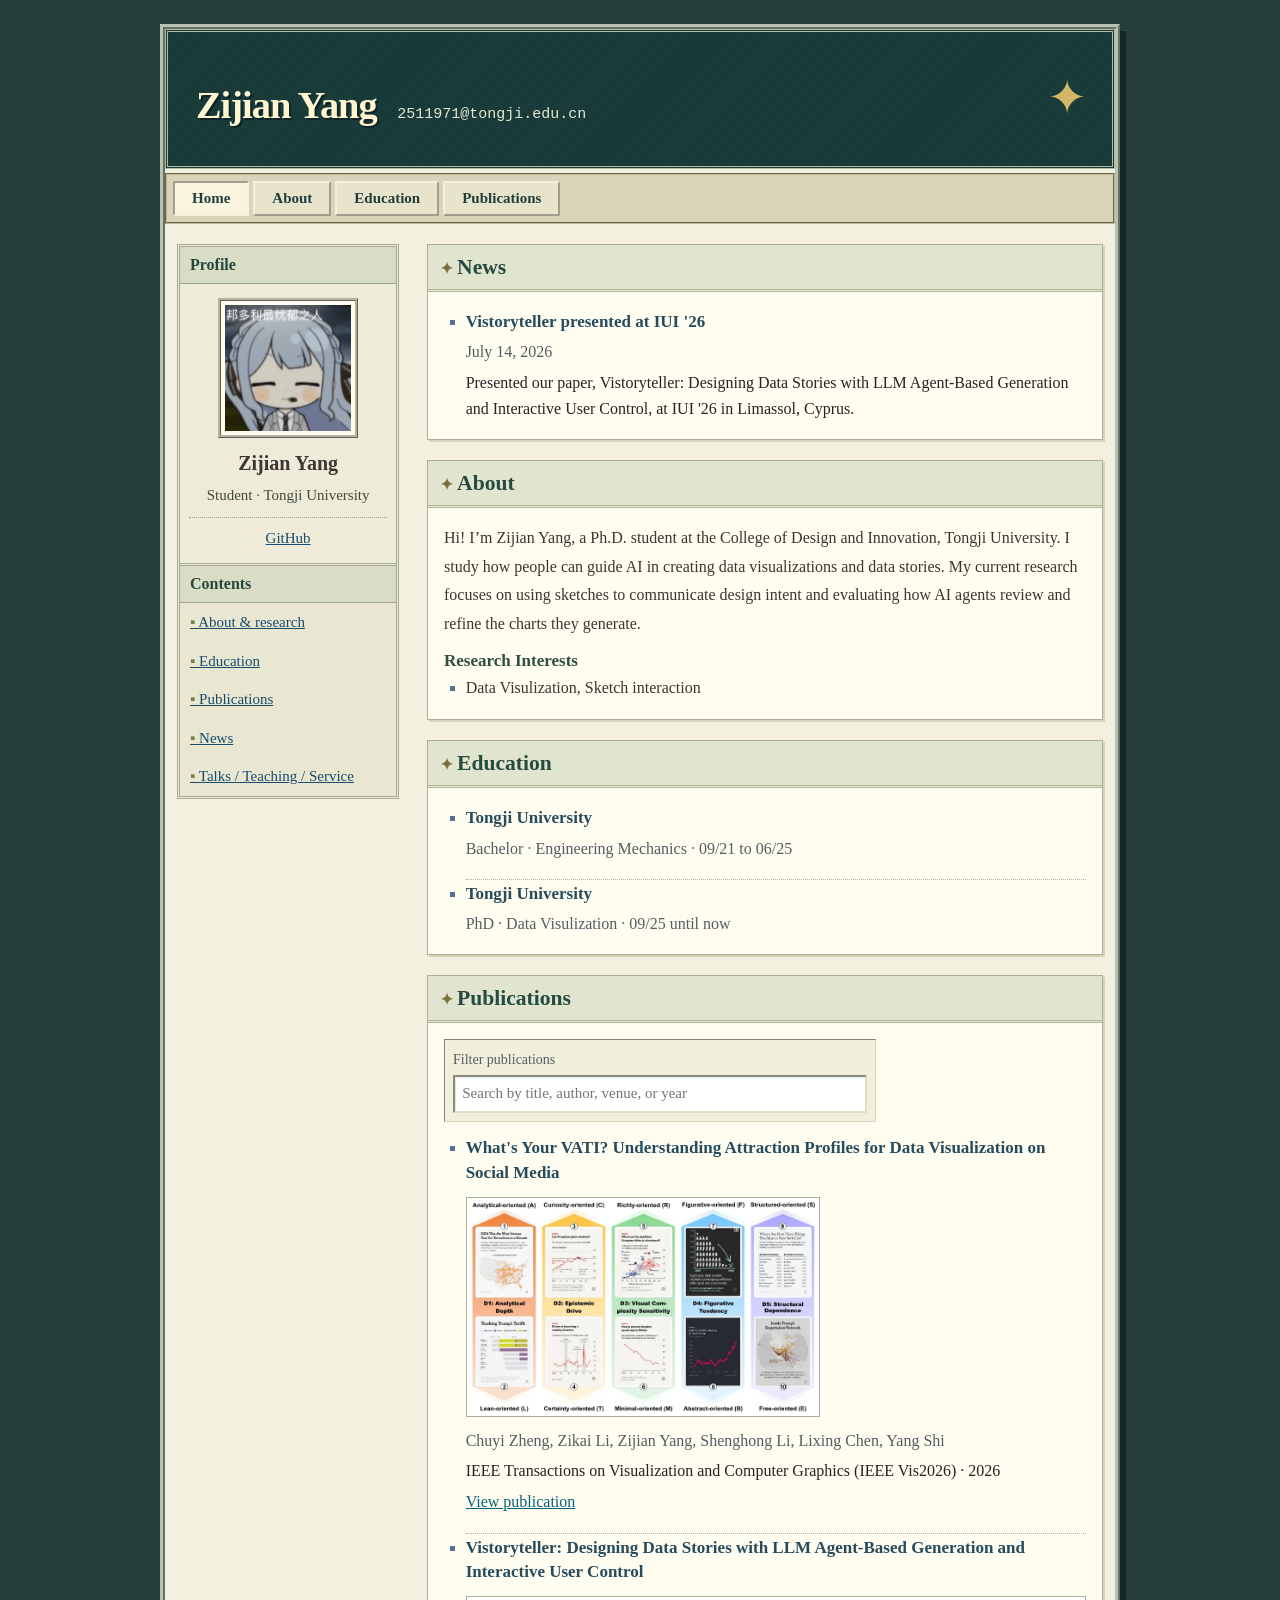
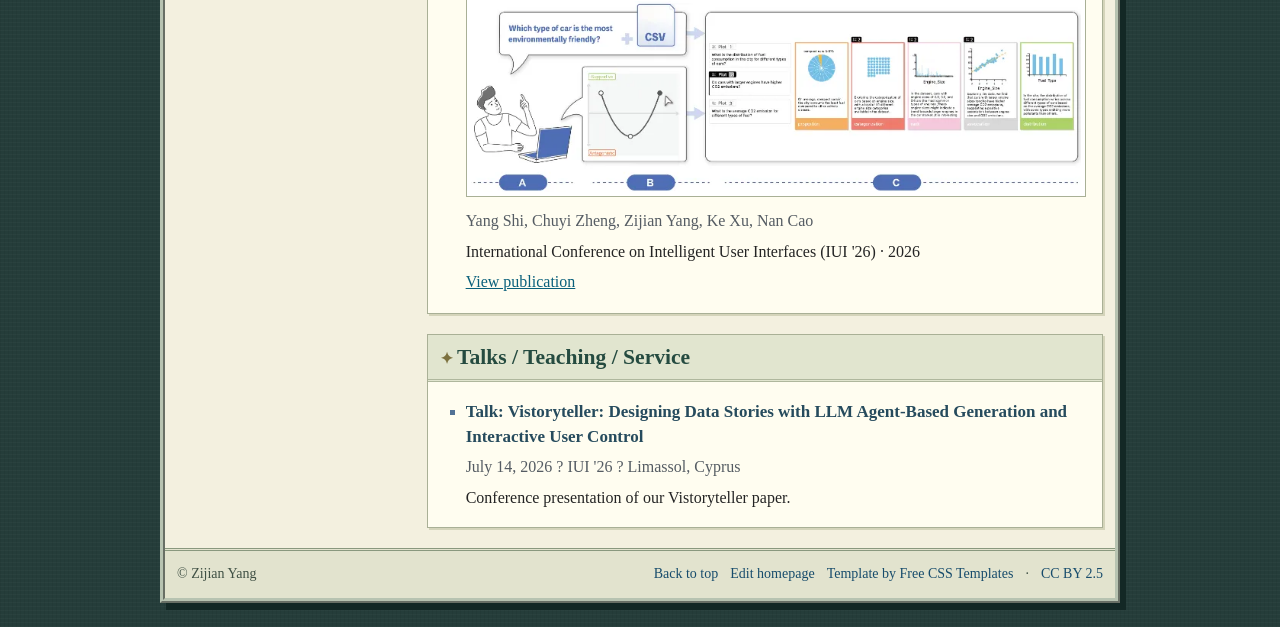
==== commit 710b4c01: "Add editable news and academic activities" ====
--- a/index.html
+++ b/index.html
@@ -10,7 +10,7 @@
   <link rel="stylesheet" href="legacy/template.css">
   <link rel="stylesheet" href="style.css?v=4">
   <link rel="stylesheet" href="legacy/adaptation.css?v=4">
-  <script type="module" src="home.js?v=6"></script>
+  <script type="module" src="home.js?v=7"></script>
 </head>
 <body id="top">
   <a class="skip" href="#main">Skip to main content</a>
@@ -44,9 +44,15 @@
             <a href="#about">About &amp; research</a>
             <a href="#education">Education</a>
             <a href="#publications">Publications</a>
+            <a href="#news">News</a>
+            <a href="#activities">Talks / Teaching / Service</a>
           </nav>
         </div>
         <div class="main-column" id="content">
+          <section id="news" class="content-section post" aria-labelledby="news-heading">
+            <div class="section-title"><h2 id="news-heading">News</h2></div>
+            <div id="news-list" class="section-body"></div>
+          </section>
           <section id="about" class="content-section post" aria-labelledby="about-heading">
             <div class="section-title"><h2 id="about-heading">About</h2></div>
             <div class="section-body">
@@ -68,6 +74,10 @@
               <div id="publication-list"><p class="empty">No publications have been added.</p></div>
             </div>
           </section>
+          <section id="activities" class="content-section post" aria-labelledby="activities-heading">
+            <div class="section-title"><h2 id="activities-heading">Talks / Teaching / Service</h2></div>
+            <div id="activities-list" class="section-body"></div>
+          </section>
         </div>
       </div></div></div>
     </main>
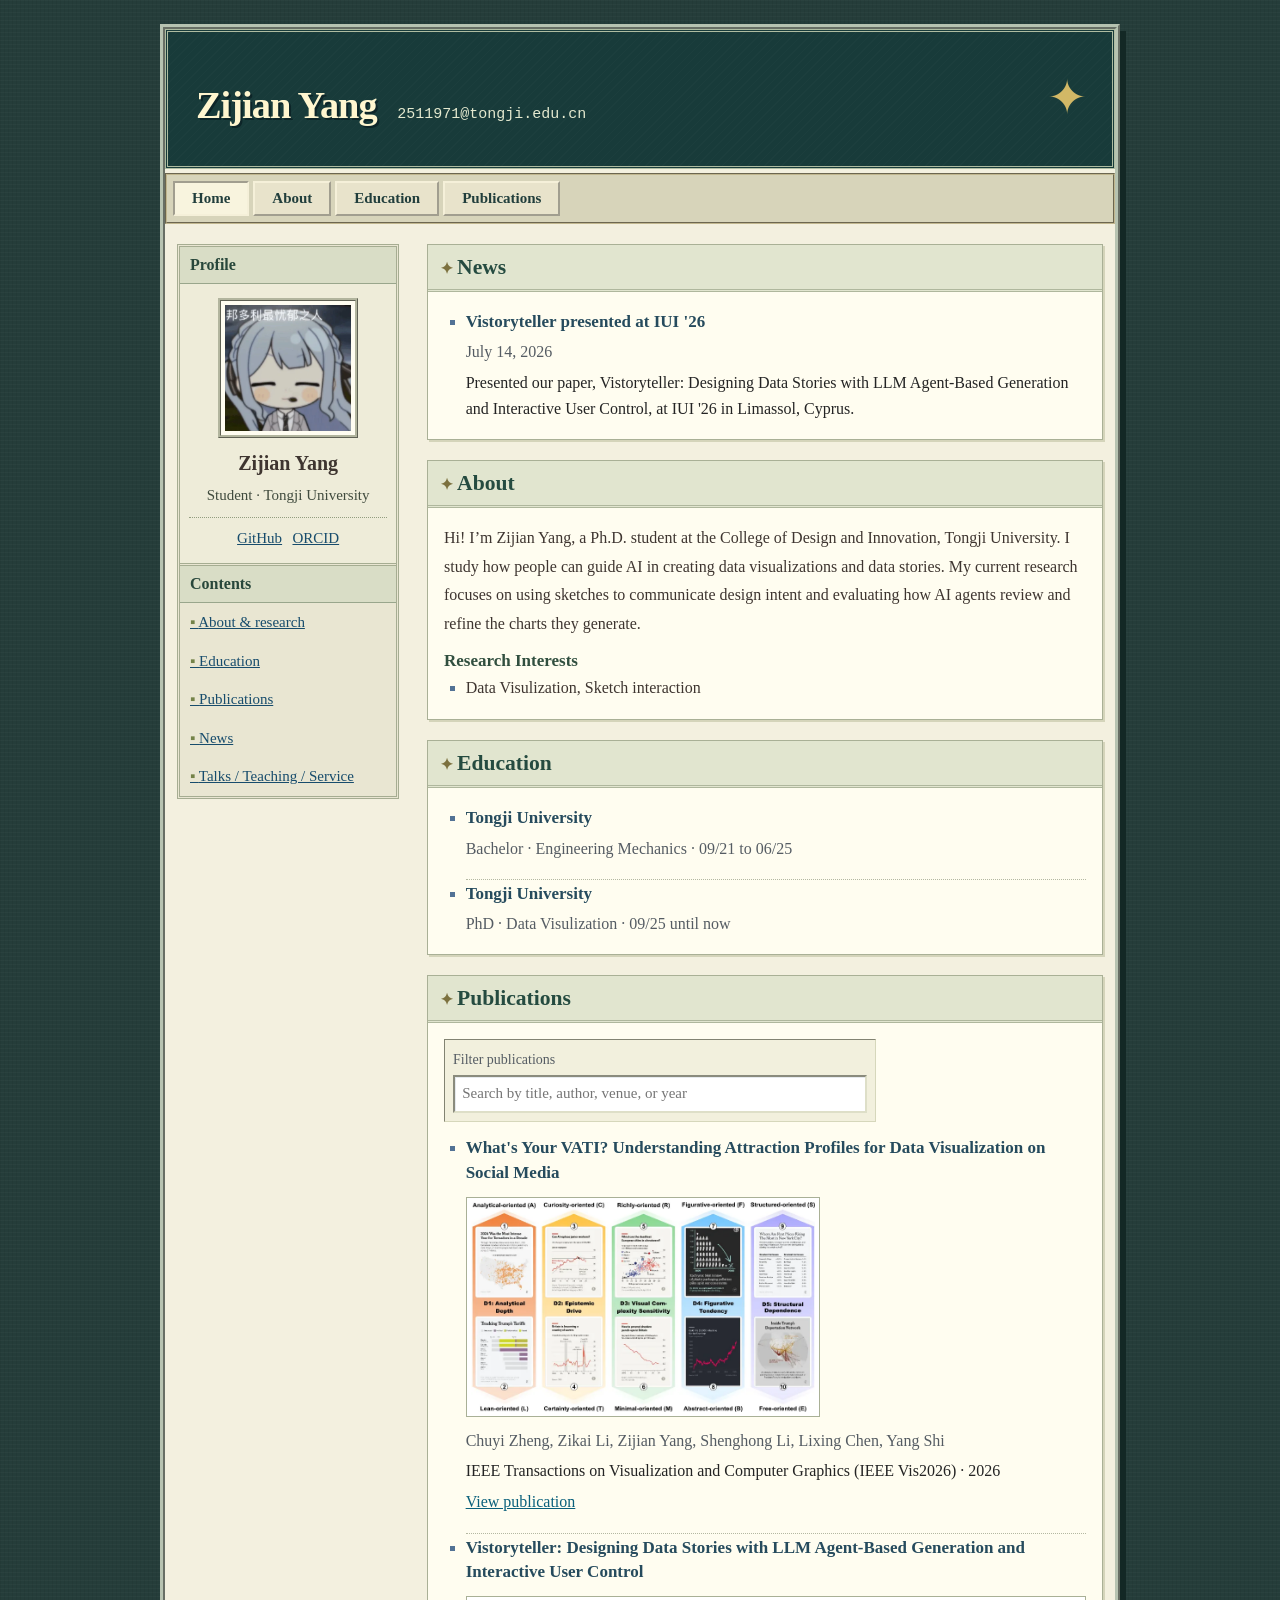
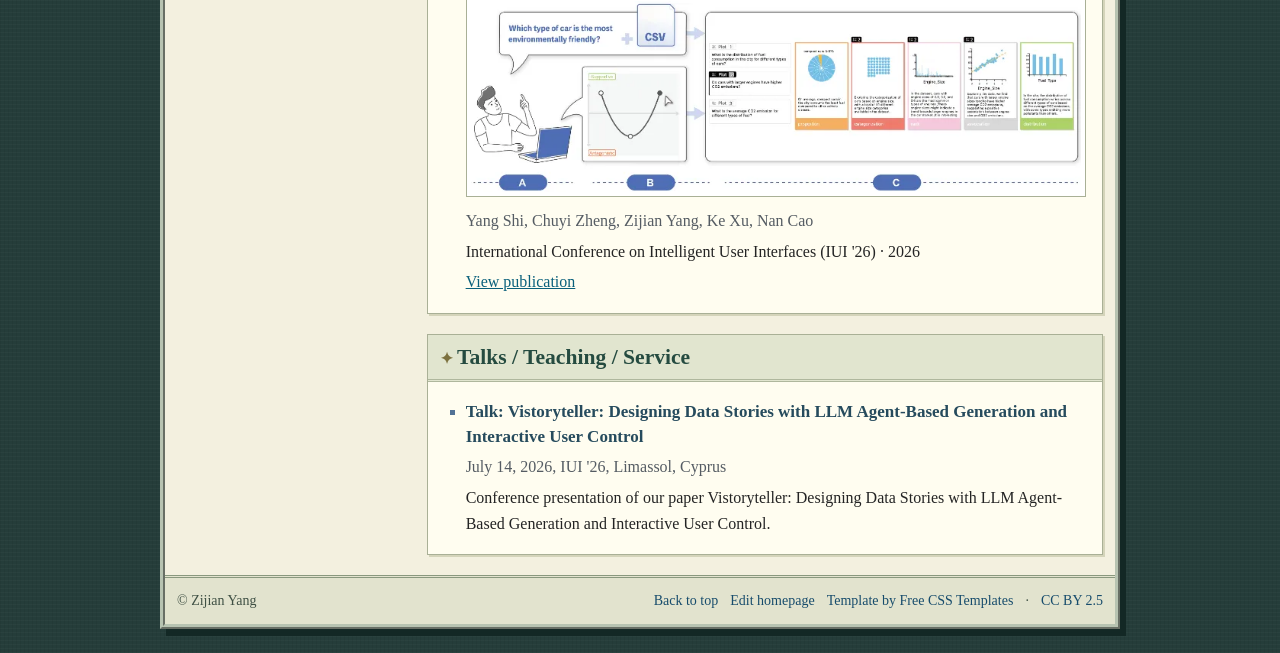
==== commit c6950b86: "Render LaTeX text formatting in profile content" ====
--- a/index.html
+++ b/index.html
@@ -10,7 +10,7 @@
   <link rel="stylesheet" href="legacy/template.css">
   <link rel="stylesheet" href="style.css?v=4">
   <link rel="stylesheet" href="legacy/adaptation.css?v=4">
-  <script type="module" src="home.js?v=7"></script>
+  <script type="module" src="home.js?v=8"></script>
 </head>
 <body id="top">
   <a class="skip" href="#main">Skip to main content</a>
